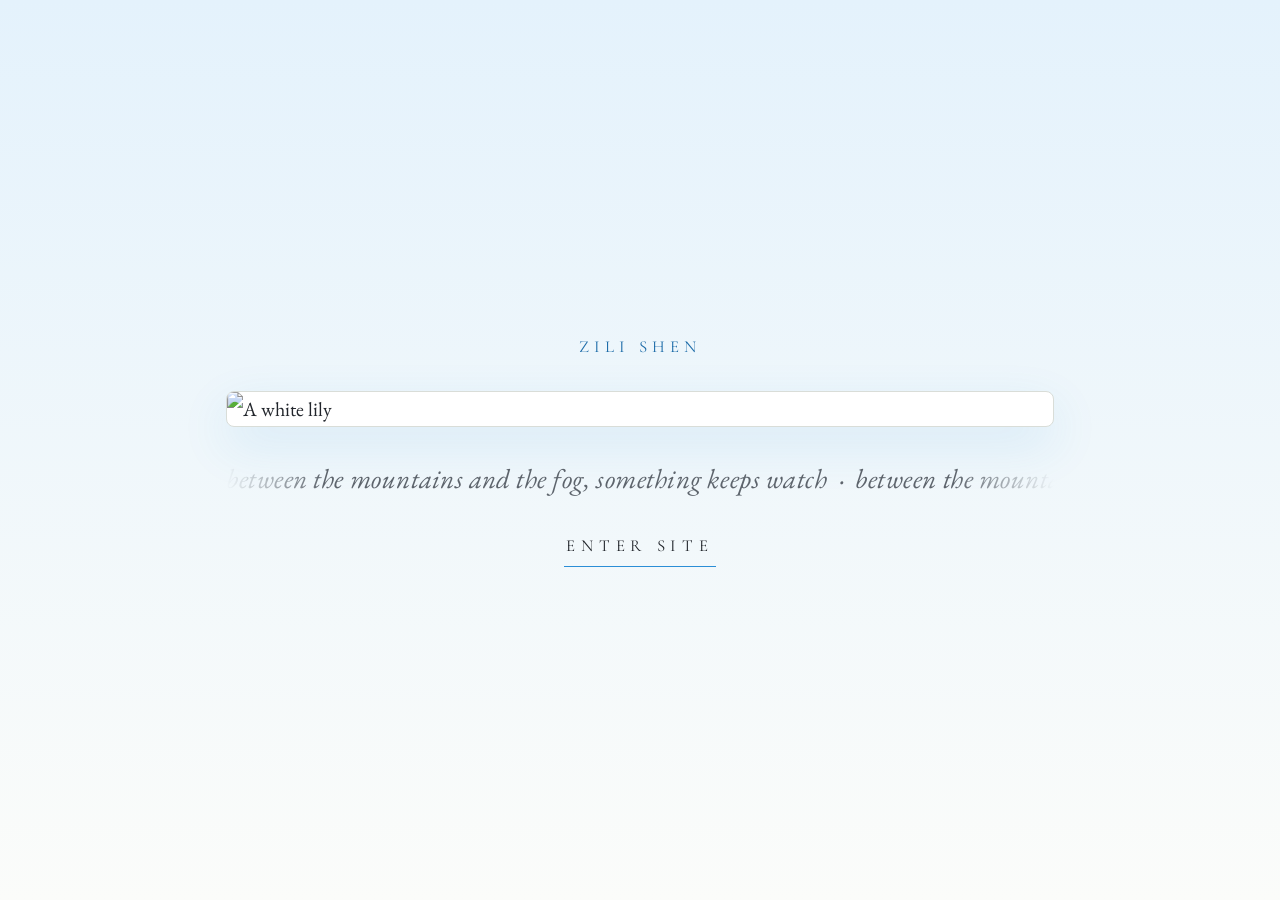
==== index.html @ ae3ffd70 "Add files via upload" ====
<!DOCTYPE html>
<html lang="en">
<head>
  <meta charset="UTF-8" />
  <meta name="viewport" content="width=device-width, initial-scale=1.0" />
  <title>Zili Shen</title>
  <meta name="description" content="Zili Shen — Marxist feminist; technology and gender; platform capitalism." />
  <link rel="preconnect" href="https://fonts.googleapis.com" />
  <link rel="preconnect" href="https://fonts.gstatic.com" crossorigin />
  <link href="https://fonts.googleapis.com/css2?family=Cormorant+Garamond:ital,wght@0,500;0,600;1,500&family=EB+Garamond:ital,wght@0,400;0,500;1,400&display=swap" rel="stylesheet" />
  <link rel="stylesheet" href="styles.css" />
</head>
<body class="splash-body">
  <main class="splash">
    <p class="splash__eyebrow">Zili Shen</p>

    <div class="splash__frame">
      <!-- Lily photo by Adrian Dale (Unsplash, free to use). Swap freely. -->
      <img src="images/lily.jpg" alt="A white lily" />
    </div>

    <!-- TODO: make this phrase your own -->
    <div class="splash__marquee"><span>between the mountains and the fog, something keeps watch &nbsp;·&nbsp; between the mountains and the fog, something keeps watch &nbsp;·&nbsp; between the mountains and the fog, something keeps watch &nbsp;·&nbsp; between the mountains and the fog, something keeps watch &nbsp;·&nbsp; </span></div>

    <a class="enter" href="about.html">Enter Site</a>
  </main>
</body>
</html>
---- styles.css ----
/* =========================================================
   Zili Shen — academic personal site
   Classic serif: EB Garamond (body) + Cormorant Garamond (headings).
   Headings in Cormorant Garamond. Palette: baby blue.

   SWITCH ACCENT — edit --accent / --accent-deep / --accent-tint:
     baby blue (current) #2b8ed6 / #1c6ba8 / #e4f2fc
     violet               #4f2ee6 / #3a1fb0 / #ece9fd
   ========================================================= */

:root {
  --paper:     #fbfcfa;
  --panel:     #eef3f0;
  --ink:       #20242a;
  --ink-soft:  #5d646c;
  --line:      #d9ddd8;

  --accent:      #2b8ed6;
  --accent-deep: #1c6ba8;
  --accent-tint: #e4f2fc;

  --display: "Cormorant Garamond", "Noto Serif SC", Georgia, serif;
  --body:    "EB Garamond", "Noto Serif SC", Georgia, serif;
  --maxw: 820px;
}

* { box-sizing: border-box; }
html { scroll-behavior: smooth; }

body {
  margin: 0;
  position: relative;
  background: var(--paper);
  color: var(--ink);
  font-family: var(--body);
  font-size: 20px;
  line-height: 1.72;
  -webkit-font-smoothing: antialiased;
  text-rendering: optimizeLegibility;
}

/* faint topographic texture, top-right, like a contour map */
body::before {
  content: "";
  position: fixed; top: 0; right: 0; width: 620px; height: 620px;
  z-index: -1; pointer-events: none; opacity: 0.5;
  background: no-repeat top right / contain;
  background-image: url("data:image/svg+xml,%3Csvg xmlns='http://www.w3.org/2000/svg' viewBox='0 0 620 620' fill='none' stroke='%23b9d6ea' stroke-width='1'%3E%3Cpath d='M470 70c34 0 58 22 58 54s-26 56-60 56-56-26-56-56 24-54 58-54z'/%3E%3Cpath d='M470 30c58 0 100 40 100 92s-46 98-104 98-98-46-98-100 44-90 102-90z'/%3E%3Cpath d='M470-12c84 0 146 56 146 132s-66 142-152 142-142-64-142-140 64-134 148-134z'/%3E%3Cpath d='M470-58c112 0 196 78 196 180s-90 188-204 188-188-86-188-188 84-180 196-180z'/%3E%3Cpath d='M470-104c140 0 244 98 244 226s-112 234-252 234-236-108-236-236 104-224 244-224z'/%3E%3C/svg%3E");
}

a { color: var(--accent); text-decoration: none; }
a:hover { color: var(--accent-deep); }
:focus-visible { outline: 2px solid var(--accent); outline-offset: 3px; border-radius: 2px; }

/* lily motif */
.lily-mark { width: 30px; height: 30px; color: var(--accent); display: block; margin: 0.4rem 0 1.7rem; }

/* ---------- nav ---------- */
.nav {
  position: sticky; top: 0; z-index: 20;
  display: flex; align-items: baseline; justify-content: space-between;
  gap: 1rem; padding: 1.2rem clamp(1.25rem, 5vw, 3.5rem);
  background: color-mix(in srgb, var(--paper) 84%, transparent);
  backdrop-filter: blur(8px);
  border-bottom: 1px solid var(--line);
}
.nav__name { font-family: var(--display); font-weight: 600; font-size: 1.4rem; letter-spacing: 0.01em; color: var(--ink); }
.nav__name .dot { color: var(--accent); }
.nav__links { display: flex; flex-wrap: wrap; gap: clamp(0.8rem, 2.4vw, 1.8rem); font-family: var(--display); font-size: 1rem; text-transform: uppercase; letter-spacing: 0.08em; }
.nav__links a { color: var(--ink-soft); padding-bottom: 2px; }
.nav__links a:hover { color: var(--accent); }
.nav__links a.is-active { color: var(--ink); font-weight: 600; border-bottom: 1px solid var(--accent); }

/* ---------- page shell ---------- */
.page { max-width: var(--maxw); margin: 0 auto; padding: clamp(2.5rem, 7vw, 5rem) clamp(1.25rem, 5vw, 3.5rem) 5rem; }
.eyebrow { font-family: var(--display); font-size: 0.95rem; letter-spacing: 0.14em; color: var(--accent); margin: 0 0 1rem; text-transform: uppercase; }
.page-title { font-family: var(--display); font-weight: 600; letter-spacing: 0; font-size: clamp(2.8rem, 7vw, 4.4rem); line-height: 1.02; margin: 0; }
.page-title .dot { color: var(--accent); }
.lead { font-size: 1.18rem; font-style: italic; color: var(--ink-soft); max-width: 60ch; margin: 0 0 2.2rem; }
.prose p { margin: 0 0 1.3rem; max-width: 62ch; }
.prose p .zh { font-family: var(--body); }

/* section label in a distinct (display) font, e.g. "Education" */
.label {
  font-family: var(--display); text-transform: uppercase; letter-spacing: 0.16em;
  font-size: 1.05rem; font-weight: 600; color: var(--ink);
  margin: 2.8rem 0 1.1rem; padding-bottom: 0.5rem; border-bottom: 1px solid var(--line);
}

/* ---------- featured photo (replaces portrait) ---------- */
.feature-img { max-width: min(420px, 100%); margin: 0 0 2.2rem; }
.feature-img img { width: 100%; height: auto; display: block; border: 1px solid var(--line); border-radius: 3px; }
.feature-img figcaption { font-family: var(--display); font-size: 0.85rem; letter-spacing: 0.06em; color: var(--ink-soft); margin-top: 0.5rem; text-transform: uppercase; }

/* ---------- education list ---------- */
.edu { list-style: none; padding: 0; margin: 0; }
.edu li { padding: 0.65rem 0; border-top: 1px solid var(--line); font-size: 1.08rem; }
.edu li:first-child { border-top: 0; }
.edu .where { color: var(--ink-soft); }

/* ---------- entries (experience / publication) ---------- */
.entry { display: grid; grid-template-columns: 8rem 1fr; gap: 1.2rem; padding: 1.25rem 0; border-top: 1px solid var(--line); }
.entry:first-of-type { border-top: 0; padding-top: 0.2rem; }
.entry__year { font-family: var(--display); font-size: 1rem; letter-spacing: 0.04em; color: var(--ink-soft); padding-top: 0.35rem; }
.entry__title { font-family: var(--display); font-weight: 600; font-size: 1.45rem; line-height: 1.25; margin: 0 0 0.3rem; transition: color 0.15s ease; }
.entry:hover .entry__title { color: var(--accent); }
.entry__meta { font-size: 1.02rem; color: var(--ink-soft); margin: 0; max-width: 62ch; }
.entry__org { color: var(--ink); }
.entry__venue { font-style: italic; }

/* ---------- chips ---------- */
.chips { display: flex; flex-wrap: wrap; gap: 0.55rem; margin: 0.4rem 0 0; padding: 0; list-style: none; }
.chip { font-family: var(--display); font-size: 0.95rem; letter-spacing: 0.03em; padding: 0.3rem 0.85rem; border-radius: 999px; background: var(--accent-tint); color: var(--accent-deep); }

/* ---------- work gallery ---------- */
.gallery { display: grid; grid-template-columns: repeat(3, 1fr); gap: 1rem; }
.tile { aspect-ratio: 4/5; border: 1px solid var(--line); border-radius: 4px; overflow: hidden; background: var(--panel); display: block; }
.tile img { width: 100%; height: 100%; object-fit: cover; display: block; }
.tile__placeholder { width: 100%; height: 100%; display: grid; place-items: center; padding: 1rem; background: var(--accent-tint); }
.tile__placeholder span { font-family: var(--display); font-size: 0.95rem; letter-spacing: 0.04em; color: var(--accent-deep); text-align: center; }

/* ---------- contact ---------- */
.form { max-width: 30rem; margin-top: 0.5rem; }
.form label { display: block; font-family: var(--display); text-transform: uppercase; letter-spacing: 0.08em; font-size: 0.9rem; margin: 1.1rem 0 0.4rem; }
.form input, .form textarea { width: 100%; font-family: var(--body); font-size: 1.05rem; color: var(--ink); background: var(--paper); border: 1px solid var(--line); border-radius: 4px; padding: 0.6rem 0.8rem; }
.form input:focus, .form textarea:focus { outline: 2px solid var(--accent); outline-offset: 1px; border-color: transparent; }
.form textarea { min-height: 7rem; resize: vertical; }
.btn { display: inline-block; font-family: var(--display); text-transform: uppercase; letter-spacing: 0.08em; font-size: 1rem; color: var(--paper); background: var(--ink); border: 0; cursor: pointer; padding: 0.6rem 1.5rem; border-radius: 4px; margin-top: 1.4rem; transition: background 0.2s ease; }
.btn:hover { background: var(--accent); color: var(--paper); }
.contact-list { list-style: none; padding: 0; margin: 2.4rem 0 0; font-size: 1.08rem; }
.contact-list li { padding: 0.5rem 0; }
.contact-list .k { font-family: var(--display); text-transform: uppercase; letter-spacing: 0.08em; font-size: 0.9rem; color: var(--ink-soft); display: inline-block; min-width: 7rem; }

/* ---------- footer ---------- */
.foot { border-top: 1px solid var(--line); padding: 2.2rem clamp(1.25rem, 5vw, 3.5rem); font-family: var(--display); letter-spacing: 0.04em; font-size: 0.95rem; color: var(--ink-soft); max-width: var(--maxw); margin: 0 auto; }
.foot .dot { color: var(--accent); }

/* ---------- splash / gate ---------- */
.splash-body { margin: 0; min-height: 100vh; display: flex; background: linear-gradient(180deg, var(--accent-tint), var(--paper)); }
.splash-body::before { display: none; }
.splash { margin: auto; width: 100%; max-width: 940px; padding: 5vh clamp(1.25rem, 5vw, 3.5rem); display: flex; flex-direction: column; align-items: center; gap: 1.8rem; }
.splash__eyebrow { font-family: var(--display); font-size: 1.05rem; letter-spacing: 0.3em; text-transform: uppercase; color: var(--accent-deep); margin: 0; }
.splash__frame { width: 100%; border: 1px solid var(--line); border-radius: 8px; overflow: hidden; background: #fff; box-shadow: 0 18px 50px rgba(43,142,214,0.12); }
.splash__frame img { display: block; width: 100%; height: auto; }
.splash__marquee { width: 100%; overflow: hidden; white-space: nowrap; -webkit-mask: linear-gradient(90deg, transparent, #000 12%, #000 88%, transparent); mask: linear-gradient(90deg, transparent, #000 12%, #000 88%, transparent); }
.splash__marquee span { display: inline-block; font-family: var(--body); font-style: italic; font-size: clamp(1.2rem, 2.8vw, 1.7rem); color: var(--ink-soft); letter-spacing: 0.02em; animation: marq 28s linear infinite; }
.enter { font-family: var(--display); letter-spacing: 0.34em; font-size: 1.05rem; text-transform: uppercase; color: var(--ink); border-bottom: 1px solid var(--accent); padding: 0 2px 5px; transition: color 0.2s ease; }
.enter:hover { color: var(--accent); }
@keyframes marq { from { transform: translateX(0); } to { transform: translateX(-50%); } }

/* ---------- motion ---------- */
.reveal { opacity: 0; transform: translateY(12px); transition: opacity 0.6s ease, transform 0.6s ease; }
.reveal.in { opacity: 1; transform: none; }

/* ---------- responsive ---------- */
@media (max-width: 560px) {
  body { font-size: 19px; }
  .gallery { grid-template-columns: repeat(2, 1fr); }
  .entry { grid-template-columns: 1fr; gap: 0.3rem; }
  body::before { width: 360px; height: 360px; }
}
@media (prefers-reduced-motion: reduce) {
  html { scroll-behavior: auto; }
  .reveal { opacity: 1; transform: none; transition: none; }
  .splash__marquee span { animation: none; }
}
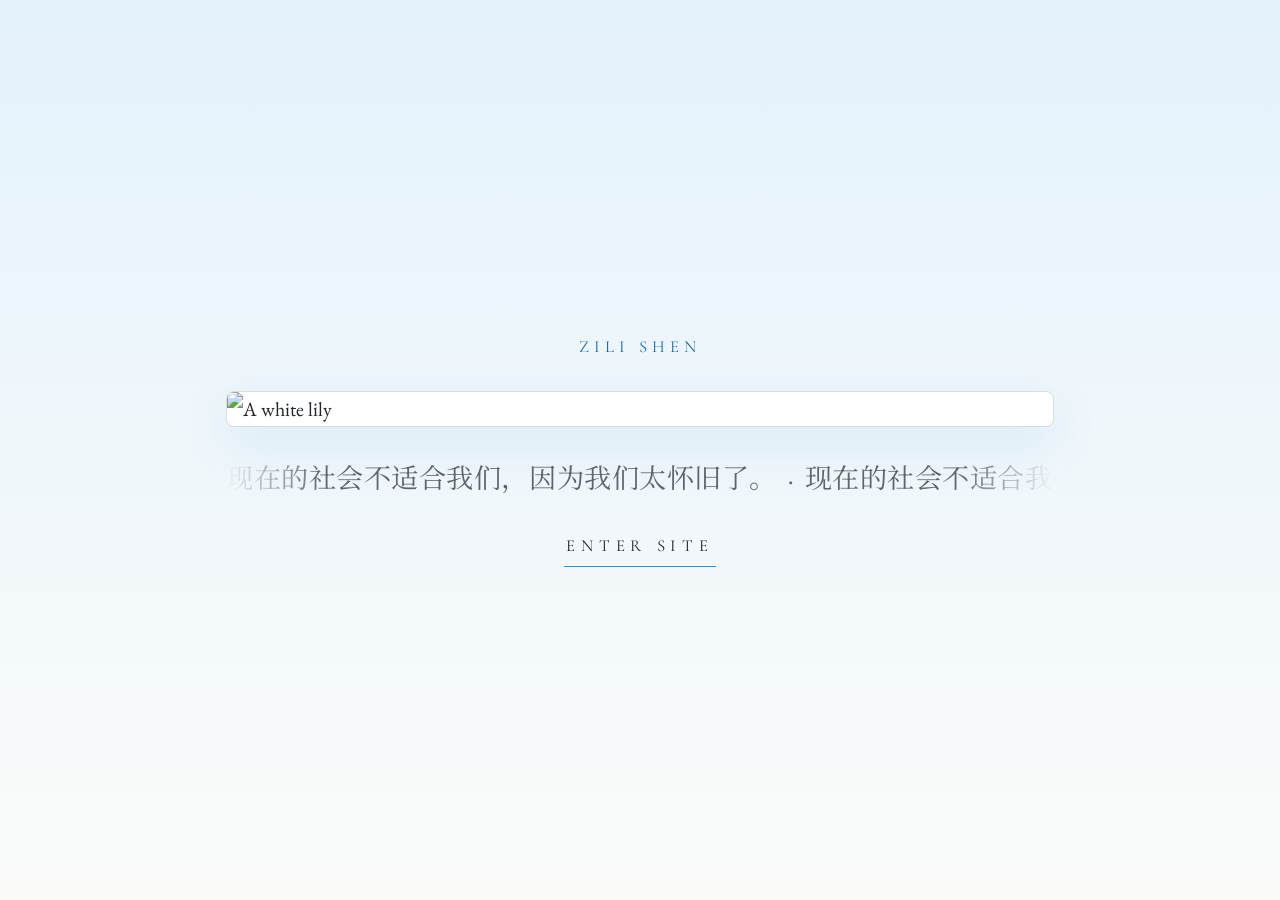
==== commit ec8e4051: "Add files via upload" ====
--- a/index.html
+++ b/index.html
@@ -4,10 +4,10 @@
   <meta charset="UTF-8" />
   <meta name="viewport" content="width=device-width, initial-scale=1.0" />
   <title>Zili Shen</title>
-  <meta name="description" content="Zili Shen — Marxist feminist; technology and gender; platform capitalism." />
+  <meta name="description" content="Zili Shen. Marxist feminist; technology and gender; platform capitalism." />
   <link rel="preconnect" href="https://fonts.googleapis.com" />
   <link rel="preconnect" href="https://fonts.gstatic.com" crossorigin />
-  <link href="https://fonts.googleapis.com/css2?family=Cormorant+Garamond:ital,wght@0,500;0,600;1,500&family=EB+Garamond:ital,wght@0,400;0,500;1,400&display=swap" rel="stylesheet" />
+  <link href="https://fonts.googleapis.com/css2?family=Cormorant+Garamond:ital,wght@0,500;0,600;1,500&family=EB+Garamond:ital,wght@0,400;0,500;1,400&family=Noto+Serif+SC:wght@400;500&display=swap" rel="stylesheet" />
   <link rel="stylesheet" href="styles.css" />
 </head>
 <body class="splash-body">
@@ -19,8 +19,7 @@
       <img src="images/lily.jpg" alt="A white lily" />
     </div>
 
-    <!-- TODO: make this phrase your own -->
-    <div class="splash__marquee"><span>between the mountains and the fog, something keeps watch &nbsp;·&nbsp; between the mountains and the fog, something keeps watch &nbsp;·&nbsp; between the mountains and the fog, something keeps watch &nbsp;·&nbsp; between the mountains and the fog, something keeps watch &nbsp;·&nbsp; </span></div>
+    <div class="splash__marquee"><span>现在的社会不适合我们，因为我们太怀旧了。 &nbsp;·&nbsp; 现在的社会不适合我们，因为我们太怀旧了。 &nbsp;·&nbsp; 现在的社会不适合我们，因为我们太怀旧了。 &nbsp;·&nbsp; 现在的社会不适合我们，因为我们太怀旧了。 &nbsp;·&nbsp; </span></div>
 
     <a class="enter" href="about.html">Enter Site</a>
   </main>
--- a/styles.css
+++ b/styles.css
@@ -143,7 +143,7 @@
 .splash__frame { width: 100%; border: 1px solid var(--line); border-radius: 8px; overflow: hidden; background: #fff; box-shadow: 0 18px 50px rgba(43,142,214,0.12); }
 .splash__frame img { display: block; width: 100%; height: auto; }
 .splash__marquee { width: 100%; overflow: hidden; white-space: nowrap; -webkit-mask: linear-gradient(90deg, transparent, #000 12%, #000 88%, transparent); mask: linear-gradient(90deg, transparent, #000 12%, #000 88%, transparent); }
-.splash__marquee span { display: inline-block; font-family: var(--body); font-style: italic; font-size: clamp(1.2rem, 2.8vw, 1.7rem); color: var(--ink-soft); letter-spacing: 0.02em; animation: marq 28s linear infinite; }
+.splash__marquee span { display: inline-block; font-family: var(--body); font-style: normal; font-size: clamp(1.2rem, 2.8vw, 1.7rem); color: var(--ink-soft); letter-spacing: 0.02em; animation: marq 28s linear infinite; }
 .enter { font-family: var(--display); letter-spacing: 0.34em; font-size: 1.05rem; text-transform: uppercase; color: var(--ink); border-bottom: 1px solid var(--accent); padding: 0 2px 5px; transition: color 0.2s ease; }
 .enter:hover { color: var(--accent); }
 @keyframes marq { from { transform: translateX(0); } to { transform: translateX(-50%); } }
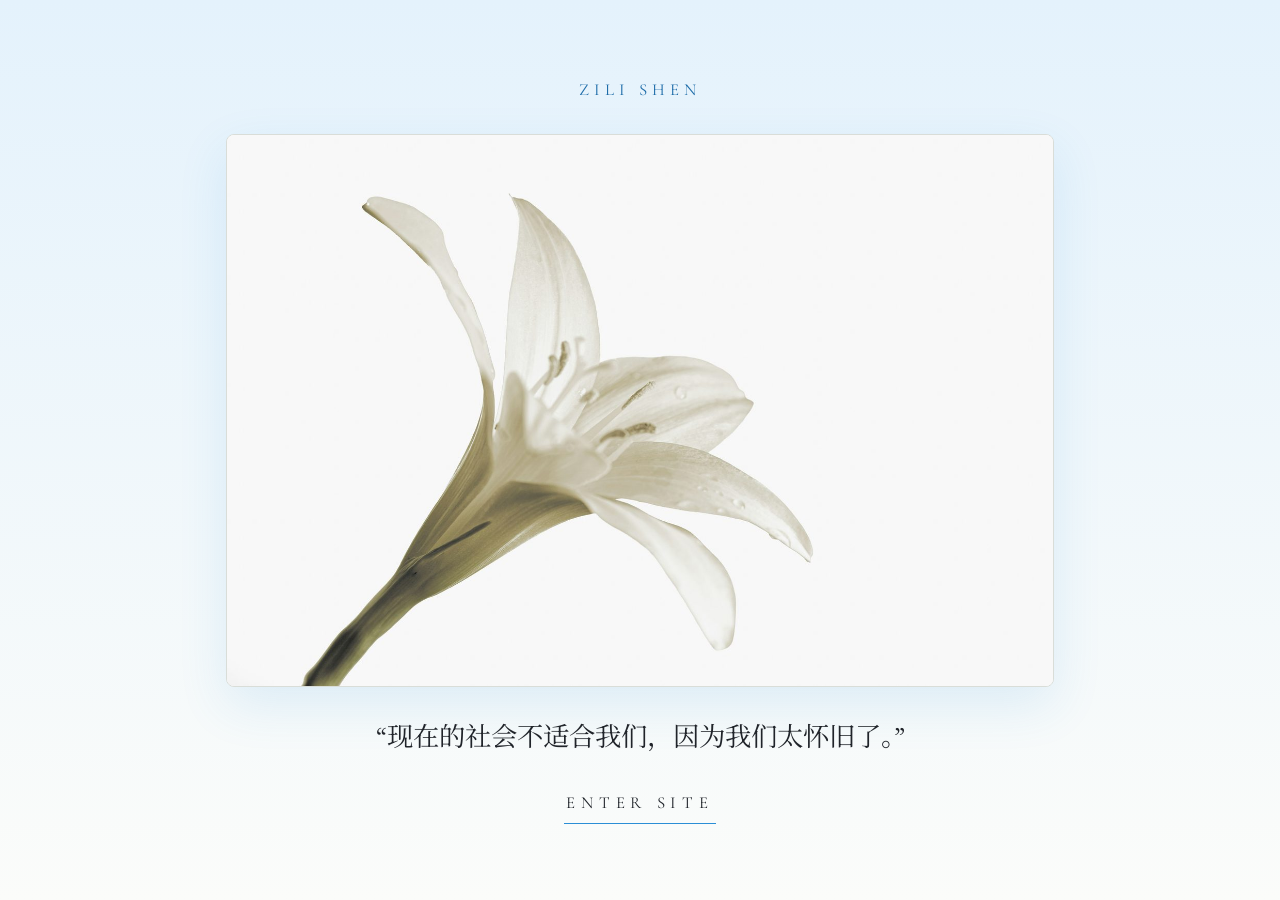
==== commit ecc85535: "Add files via upload" ====
--- a/index.html
+++ b/index.html
@@ -15,11 +15,11 @@
     <p class="splash__eyebrow">Zili Shen</p>
 
     <div class="splash__frame">
-      <!-- Lily photo by Adrian Dale (Unsplash, free to use). Swap freely. -->
-      <img src="images/lily.jpg" alt="A white lily" />
+      <!-- Lily photo by Adrian Dale (Unsplash, free to use). -->
+      <img src="lily.jpg" alt="A white lily" />
     </div>
 
-    <div class="splash__marquee"><span>现在的社会不适合我们，因为我们太怀旧了。 &nbsp;·&nbsp; 现在的社会不适合我们，因为我们太怀旧了。 &nbsp;·&nbsp; 现在的社会不适合我们，因为我们太怀旧了。 &nbsp;·&nbsp; 现在的社会不适合我们，因为我们太怀旧了。 &nbsp;·&nbsp; </span></div>
+    <p class="splash__quote">“现在的社会不适合我们，因为我们太怀旧了。”</p>
 
     <a class="enter" href="about.html">Enter Site</a>
   </main>
--- a/styles.css
+++ b/styles.css
@@ -144,6 +144,7 @@
 .splash__frame img { display: block; width: 100%; height: auto; }
 .splash__marquee { width: 100%; overflow: hidden; white-space: nowrap; -webkit-mask: linear-gradient(90deg, transparent, #000 12%, #000 88%, transparent); mask: linear-gradient(90deg, transparent, #000 12%, #000 88%, transparent); }
 .splash__marquee span { display: inline-block; font-family: var(--body); font-style: normal; font-size: clamp(1.2rem, 2.8vw, 1.7rem); color: var(--ink-soft); letter-spacing: 0.02em; animation: marq 28s linear infinite; }
+.splash__quote { font-family: var(--body); font-size: clamp(1.15rem, 2.8vw, 1.65rem); color: var(--ink); text-align: center; max-width: 34rem; margin: 0; line-height: 1.7; }
 .enter { font-family: var(--display); letter-spacing: 0.34em; font-size: 1.05rem; text-transform: uppercase; color: var(--ink); border-bottom: 1px solid var(--accent); padding: 0 2px 5px; transition: color 0.2s ease; }
 .enter:hover { color: var(--accent); }
 @keyframes marq { from { transform: translateX(0); } to { transform: translateX(-50%); } }
